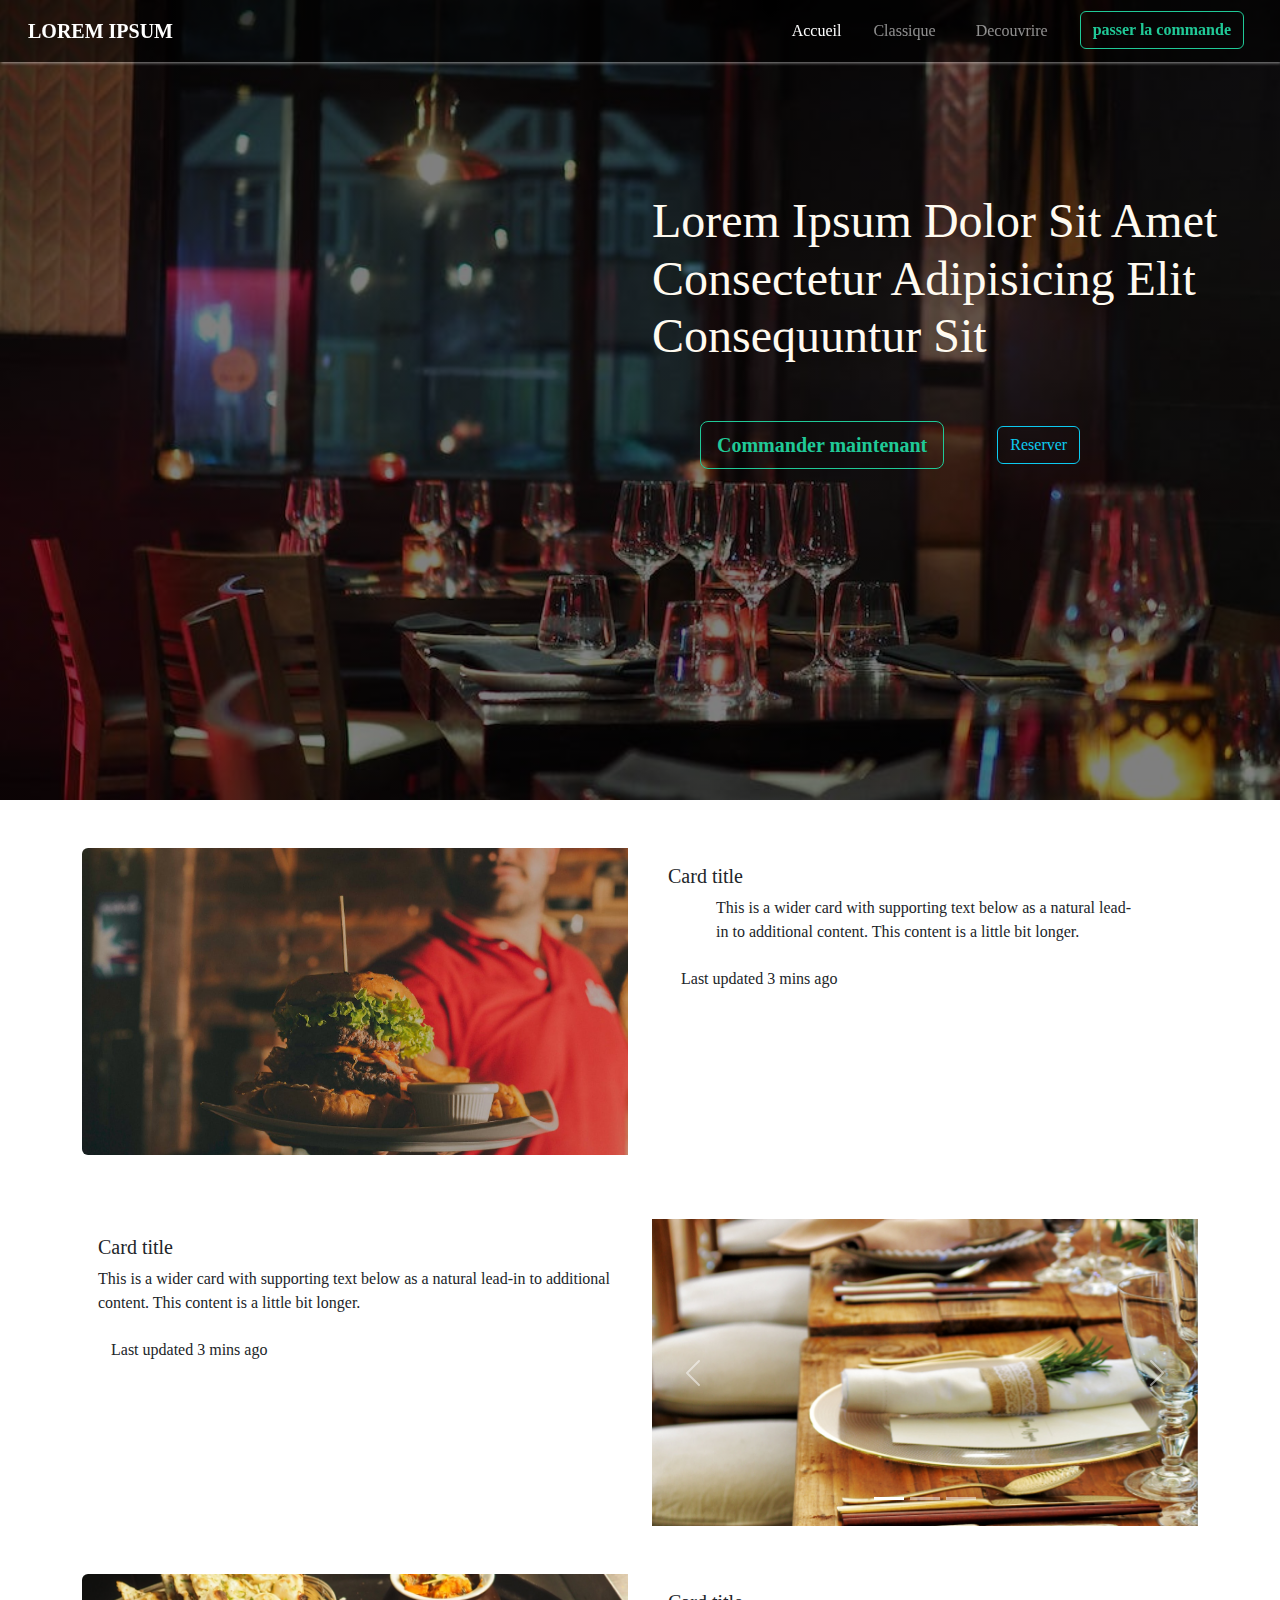
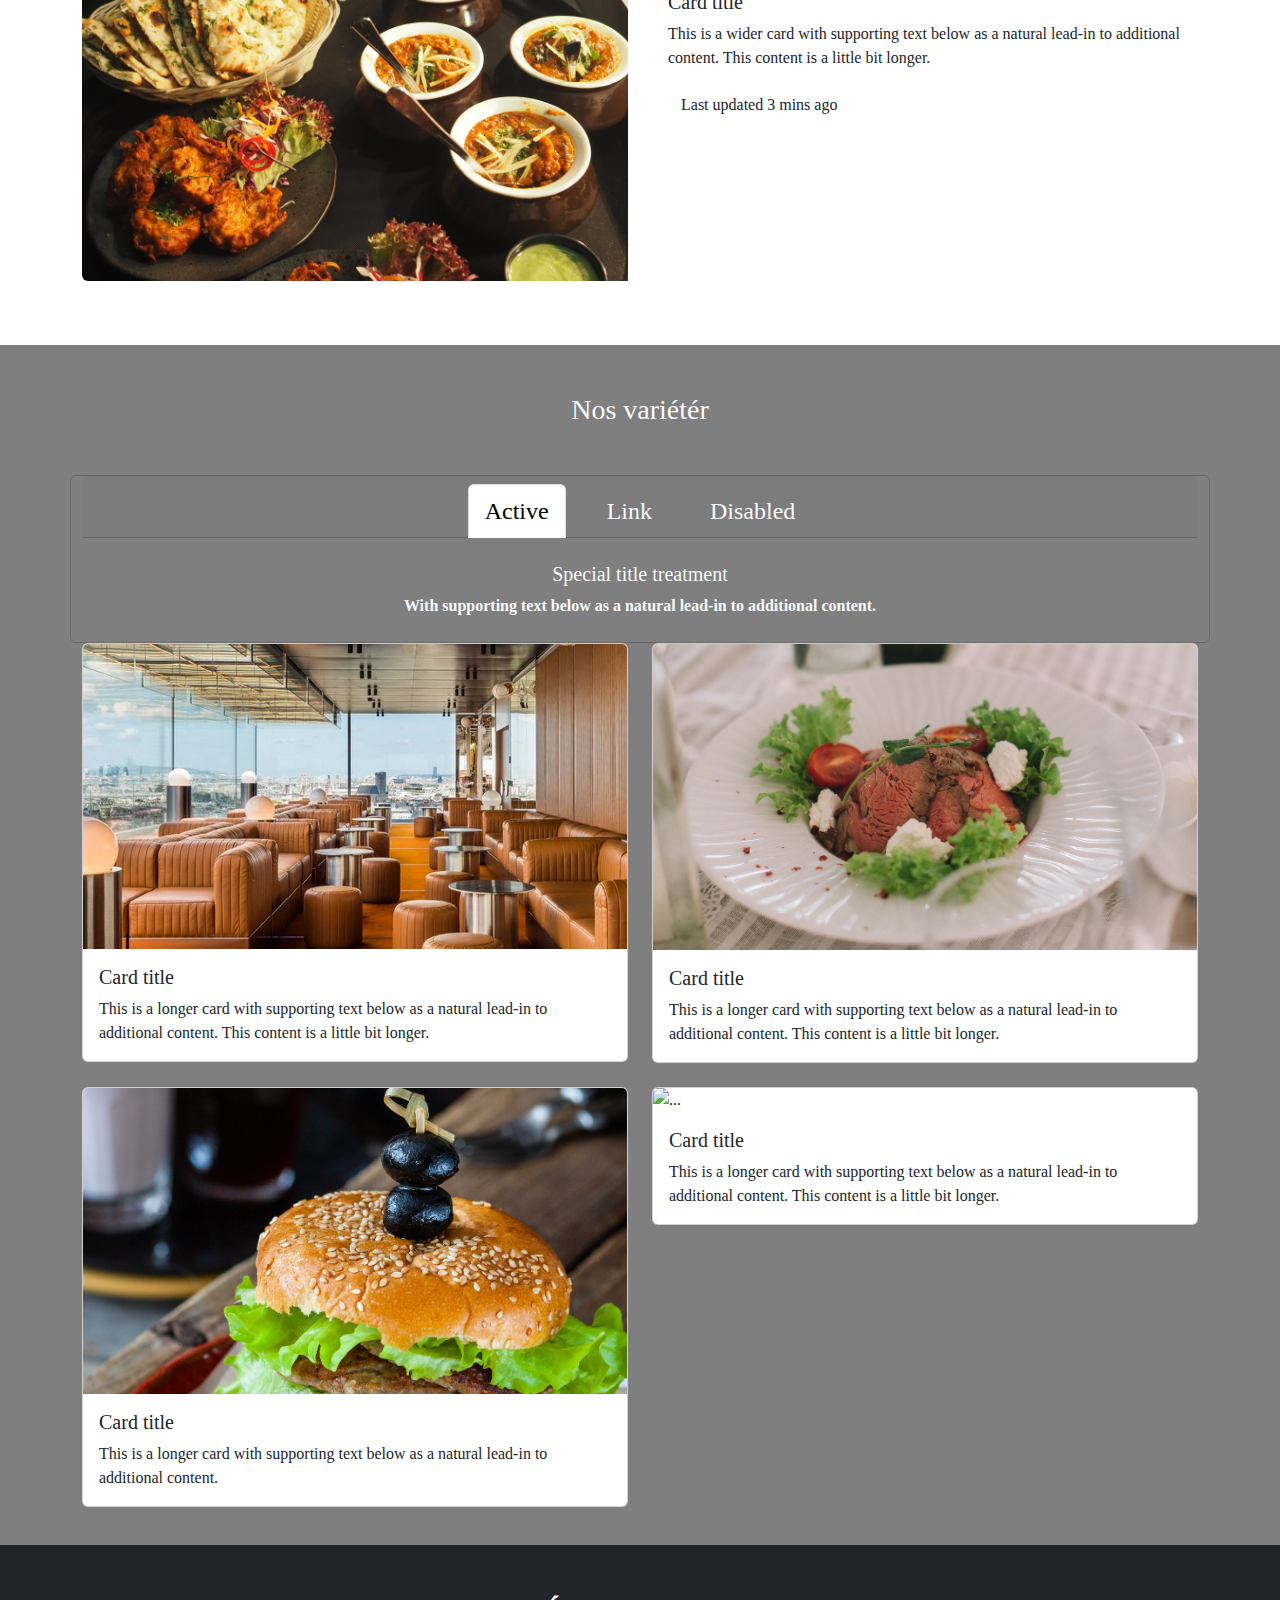
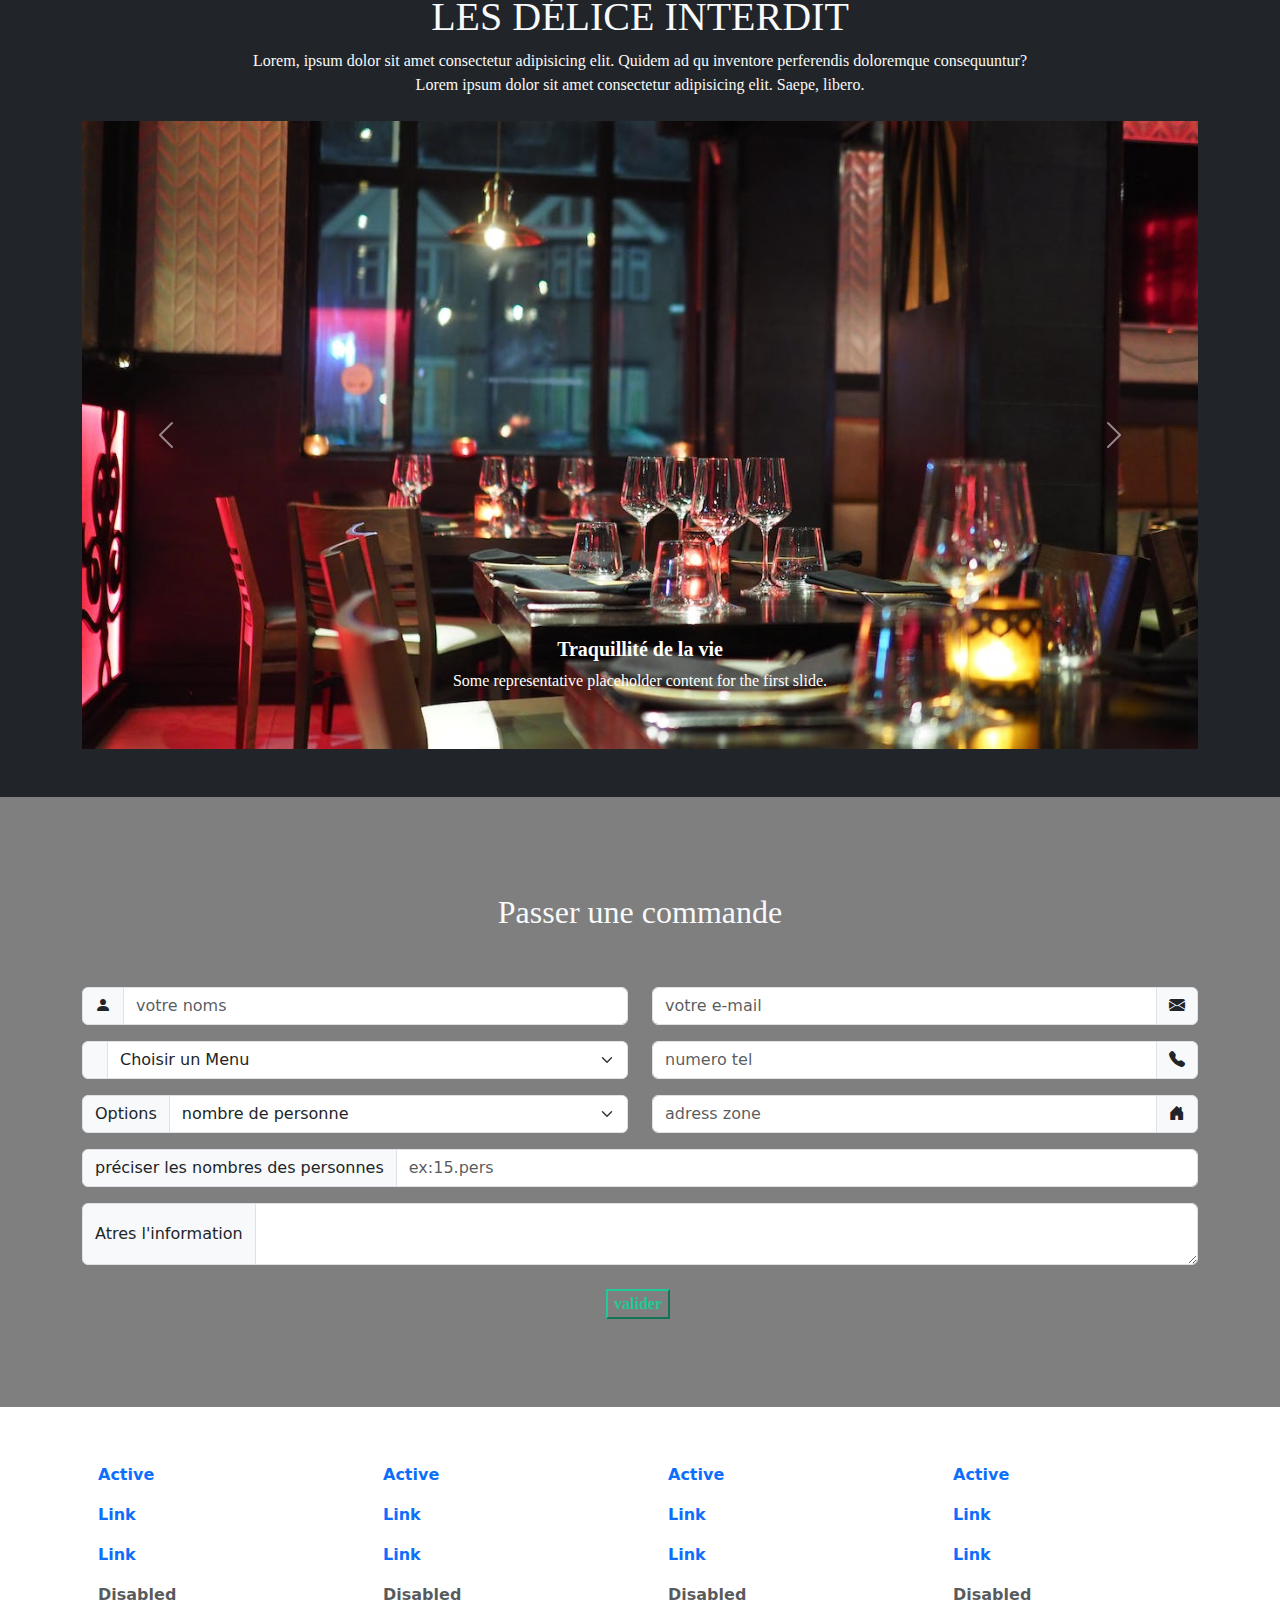
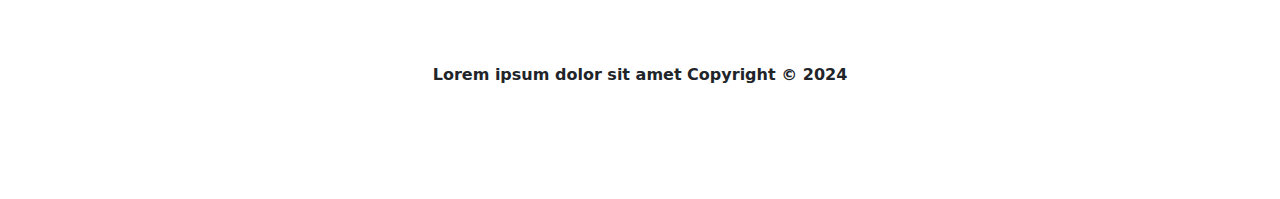
==== Index.html @ fc1fb4c9 "to Index.html" ====
<!DOCTYPE html>
<html lang="en">
<head>
    <meta charset="UTF-8">
    <meta name="viewport" content="width=device-width, initial-scale=1.0">
    <title>SITE RESTAURANT</title>

    <!--lien de javascripts-->
    <script type="text/javascript" src="boost.js"></script>
    <!--lien de font owenesone-->
    <link rel="stylesheet" href="https://cdn.jsdelivr.net/npm/bootstrap-icons@1.11.3/font/bootstrap-icons.min.css">
    <!--lien du boostrap-->
    <link href="Donner/css/bootstrap.min.css" rel="stylesheet" />
   
    <!--llien de css-->
    <link rel="stylesheet" href="boost.css">
</head>
<body>
    <nav class="cc-navbar navbar navbar-expand-lg position-fixed navbar-dark w-100">
        <div class="container-fluid">
        <a class="navbar-brand text-uppercase mx-3 py-2 fw-bold" href="#">Lorem ipsum</a>
        <button class="navbar-toggler" type="button" data-bs-toggle="collapse" data-bs-target="#navbarSupportedContent" aria-controls="navbarSupportedContent" aria-expanded="false" aria-label="Toggle navigation">
            <span class="navbar-toggler-icon"></span>
        </button>
        <div class="collapse navbar-collapse" id="navbarSupportedContent">
            <ul class="navbar-nav ms-auto mb-2 mb-lg-0">
            <li class="nav-item">
                <a class="nav-link active pe-4" aria-current="page" href="#"Onclick="alert('page introuvable')">Accueil</a>
            </li>
            <li class="nav-item pe-4">
                <a class="nav-link"Onclick="alert('page introuvable')"">Classique</a>
            </li>
            <li class="nav-item pe-4">
                <a class="nav-link" href="#" Onclick="alert('page introuvable')">Decouvrire</a>
            </li>
            <li class="nav-item pe-4">
                <a class="btn btn-order fw-bold" href="#commande">passer la commande</a>
            </li>
            </ul>
        </div>
        </div>
    </nav>
    <section class="banner d-flex justify-content-center items-align-center pt-5">
        <div class="contenaire my-5 py-5">
            <div class="row">
                <div class="col md-6"></div>
                <div class="col md-6">
                    <h1 class="text-capitalize redressed py-5 banner-desc">Lorem ipsum dolor sit amet consectetur
                                                                adipisicing elit  consequuntur sit
                    </h1>
                    <p class="px-5">
                        <button class="btn btn-order merriweater me-5 btn-lg">Commander maintenant</button>
                        <button class="btn btn-outline-info merriweater btn_lg">Reserver</button>
                    </p>
                </div>
            </div>
        </div>
    </section>
    <section class=" availeble merriweater py-5">
        <div class="container">
            <div class="row">
                <div class="card mb-3 border-0 rounded-0">
                    <div class="row">
                    <div class="col-md-6">
                        <img src="img/plan7.jpg" class="img-fluid rounded-start" alt="...">
                    </div>
                    <div class="col-md-6">
                        <div class="card-body">
                        <h5 class="card-title">Card title</h5>
                        <p class="card-text mx-5">This is a wider card with supporting text below as a natural lead-in to additional content. This content is a little bit longer.</p>
                        <p class="card-text"><a href="#"class="text-muited btn">Last updated 3 mins ago</a ></p>
                        </div>
                    </div>
                    </div>
                </div>
                <div class="card py-5 border-0 rounded-0">
                    <div class="row">
                    <div class="col-md-6">
                        <div class="card-body d-sm-none d-md-block">
                        <h5 class="card-title">Card title</h5>
                        <p class="card-text">This is a wider card with supporting text below as a natural lead-in to additional content. This content is a little bit longer.</p>
                        <p class="card-text"><a href="#"class="text-muited btn">Last updated 3 mins ago</a ></p>
                        </div>
                    </div>
                    <div class="col-md-6">
                        <div id="carouselExampleIndicators" class="carousel slide">
                            <div class="carousel-indicators">
                            <button type="button" data-bs-target="#carouselExampleIndicators" data-bs-slide-to="0" class="active" aria-current="true" aria-label="Slide 1"></button>
                            <button type="button" data-bs-target="#carouselExampleIndicators" data-bs-slide-to="1" aria-label="Slide 2"></button>
                            <button type="button" data-bs-target="#carouselExampleIndicators" data-bs-slide-to="2" aria-label="Slide 3"></button>
                            </div>
                            <div class="carousel-inner">
                            <div class="carousel-item active">
                                <img src="img/plan4.jpg" class="d-block w-100" alt="...">
                            </div>
                            <div class="carousel-item">
                                <img src="img/plan5.jpg" class="d-block w-100" alt="...">
                            </div>
                            <div class="carousel-item">
                                <img src="img/plan8.jpg" class="d-block w-100" alt="...">
                            </div>
                            </div>
                            <button class="carousel-control-prev" type="button" data-bs-target="#carouselExampleIndicators" data-bs-slide="prev">
                            <span class="carousel-control-prev-icon" aria-hidden="true"></span>
                            <span class="visually-hidden">Previous</span>
                            </button>
                            <button class="carousel-control-next" type="button" data-bs-target="#carouselExampleIndicators" data-bs-slide="next">
                            <span class="carousel-control-next-icon" aria-hidden="true"></span>
                            <span class="visually-hidden">Next</span>
                            </button>
                        </div>
                    </div>
                    </div>
                </div>
                <div class="card mb-3 border-0 rounded-0">
                    <div class="row">
                        <div class="col-md-6">
                            <img src="img/plan8.jpg" class="img-fluid rounded-start" alt="...">
                        </div>
                    <div class="col-md-6">
                        <div class="card-body">
                        <h5 class="card-title">Card title</h5>
                        <p class="card-text">This is a wider card with supporting text below as a natural lead-in to additional content. This content is a little bit longer.</p>
                        <p class="card-text"><a href="#"class="text-muited btn">Last updated 3 mins ago</a ></p>
                        </div>
                    </div>
                    </div>
                </div>
            </div>
        </div>
        
    </section>
    <section class="cc-menu py-5 merriweater">
        <div class="container">
            <div class="row">
                <h3 class="text-center text-light merriweater mb-5">Nos variétér</h3>
                <div class="card bg-transparent text-center">
                    <div class="card-header redressed fs-4">
                      <ul class="nav nav-tabs justify-content-center card-header-tabs">
                        <li class="nav-item">
                          <a class="nav-link active me-4" aria-current="true" "href="#">Active</a>
                        </li>
                        <li class="nav-item">
                          <a class="nav-link text-light me-4" href="#">Link</a>
                        </li>
                        <li class="nav-item">
                          <a class="nav-link text-light disabled" aria-disabled="true">Disabled</a>
                        </li>
                      </ul>
                    </div>
                    <div class="card-body text-light fw-bold py-4">
                      <h5 class="card-title">Special title treatment</h5>
                      <p class="card-text">With supporting text below as a natural lead-in to additional content.</p>
                    </div>
                  </div>
            </div>
            <div class="row row-cols-1 row-cols-md-2 g-4">
                <div class="col">
                  <div class="card">
                    <img src="img/plan8.jpeg" class="card-img-top" alt="...">
                    <div class="card-body">
                      <h5 class="card-title">Card title</h5>
                      <p class="card-text">This is a longer card with supporting text below as a natural lead-in to additional content. This content is a little bit longer.</p>
                    </div>
                  </div>
                </div>
                <div class="col">
                  <div class="card">
                    <img src="img/plan1.jpg" class="card-img-top" alt="...">
                    <div class="card-body">
                      <h5 class="card-title">Card title</h5>
                      <p class="card-text">This is a longer card with supporting text below as a natural lead-in to additional content. This content is a little bit longer.</p>
                    </div>
                  </div>
                </div>
                <div class="col d-sm-none d-md-block">
                  <div class="card">
                    <img src="img/plan6.jpg" class="card-img-top" alt="...">
                    <div class="card-body">
                      <h5 class="card-title">Card title</h5>
                      <p class="card-text">This is a longer card with supporting text below as a natural lead-in to additional content.</p>
                    </div>
                  </div>
                </div>
                <div class="col d-sm-none d-md-block">
                  <div class="card">
                    <img src="img/plan2.jpg" class="card-img-top" alt="...">
                    <div class="card-body">
                      <h5 class="card-title">Card title</h5>
                      <p class="card-text">This is a longer card with supporting text below as a natural lead-in to additional content. This content is a little bit longer.</p>
                    </div>
                  </div>
                </div>
              </div>
        </div>
    </section>
    <section class="cc-curusel merriweater py-5 bg-dark text-center text-light">
        <div class="container">
                <div class="row">
                    <h1 class="text-uppercase">les délice interdit</h1>
                    <div class="col pb-4">
                        Lorem, ipsum dolor sit amet consectetur adipisicing elit. Quidem ad qu
                        inventore perferendis doloremque consequuntur? <br>
                        Lorem ipsum dolor sit amet consectetur adipisicing elit. Saepe, libero.
                    </div>
                </div>
            <div id="carouselExampleFade" class="carousel slide carousel-fade">
                <div class="carousel-inner">
                    <div class="carousel-item active">
                        <img src="img/plan10.jpg" class="d-block w-100" alt="...">
            <div class="carousel-caption d-none d-md-block">
                    <h5 class="fw-bold">Traquillité de la vie </h5>
                    <p>Some representative placeholder content for the first slide.</p>
            </div>
    </div>
    <div class="carousel-item">
    <img src="img/plan3.jpg" class="d-block w-100" alt="...">
    <div class="carousel-caption d-none d-md-block">
        <h5 class="fw-bold">Goûtez À Plats</h5>
        <p>Some representative placeholder content for the first slide.</p>
    </div>
    </div>
    <div class="carousel-item">
    <img src="img/plan7.jpg" class="d-block w-100" alt="...">
    <div class="carousel-caption d-none d-md-block">
        <h5 class="fw-bold">Manger Est le Devoir Pour Tous</h5>
        <p>Some representative placeholder content for the first slide.</p>
    </div>
    </div>
    </div>
    <button class="carousel-control-prev" type="button" data-bs-target="#carouselExampleFade" data-bs-slide="prev">
    <span class="carousel-control-prev-icon" aria-hidden="true"></span>
    <span class="visually-hidden">Previous</span>
    </button>
        <button class="carousel-control-next" type="button" data-bs-target="#carouselExampleFade" data-bs-slide="next">
    <span class="carousel-control-next-icon" aria-hidden="true"></span>
    <span class="visually-hidden">Next</span>
    </button>
    </div>
    </section>
    <section class="order-form py-5" id="commande">
        <div class="container">
            <h2 class="merriweater text-center text-light  py-5">Passer une commande</h2>
            <form >
                <div class="row">
                    <div class="col-md-6 col-ms">
                        <div class="input-group mb-3">
                            <span class="input-group-text" id="basic-addon1"><i class="bi bi-person-fill"></i></span>
                            <input type="text" class="form-control" placeholder="votre noms">
                        </div>
                        <div class="input-group mb-3">
                            <label class="input-group-text" for="inputGroupSelect01"></label>
                            <select class="form-select" id="inputGroupSelect01">
                              <option selected>Choisir un Menu</option>
                              <option value="1">One</option>
                              <option value="2">Two</option>
                              <option value="3">Three</option>
                            </select>
                          </div>
                          <div class="input-group mb-3">
                            <label class="input-group-text" for="inputGroupSelect01">Options</label>
                            <select class="form-select" id="inputGroupSelect01">
                              <option selected>nombre de personne</option>
                              <option value="1">One</option>
                              <option value="2">Two</option>
                              <option value="3">Three</option>
                            </select>
                          </div>
                          
                    </div>
                    <div class="col-md-6 col-ms">
                        <div class="input-group mb-3">
                            <input type="email" class="form-control" placeholder="votre e-mail">
                            <span class="input-group-text" id="basic-addon1"><i class="bi bi-envelope-fill"></i></span>
                        </div>
                        <div class="input-group mb-3">
                            <input type="tel" class="form-control" placeholder="numero tel">
                            <span class="input-group-text" id="basic-addon1"><i class="bi bi-telephone-fill"></i></span>
                        </div>
                        <div class="input-group mb-3">
                            <input type="text" class="form-control" placeholder="adress zone">
                            <span class="input-group-text" id="basic-addon1"><i class="bi bi-house-door-fill"></i></span>
                        </div>
                    </div>
                   
                </div>
                <div class="row">
                    <div class="input-group mb-3">
                        <span class="input-group-text" id="basic-addon1">préciser les nombres des personnes</span>
                        <input type="text" class="form-control" placeholder="ex:15.pers">
                    </div>
                    <div class="input-group">
                        <span class="input-group-text">Atres l'information</span>
                        <textarea class="form-control" aria-label="With textarea"></textarea>
                      </div>
                </div>
                <div class="row">
                    <div class="input-group mb-3">
                        <button class="order-button merriweater btn-lg m-4">valider</button>
                    </div>
            </form>
        </div>
    </section>
    <section class="order-footer py-5">
        <div class="container gb-light">
        <div class="row">
            <div class="col md-3">
                <ul class="nav flex-column">
                    <li class="nav-item">
                        <a class="nav-link active" aria-current="page" href="#">Active</a>
                    </li>
                    <li class="nav-item">
                        <a class="nav-link" href="#">Link</a>
                    </li>
                    <li class="nav-item">
                        <a class="nav-link" href="#">Link</a>
                    </li>
                    <li class="nav-item">
                        <a class="nav-link disabled" aria-disabled="true">Disabled</a>
                    </li>
                </ul>
            </div>
            <div class="col md-3">
                <ul class="nav flex-column">
                    <li class="nav-item">
                        <a class="nav-link active" aria-current="page" href="#">Active</a>
                    </li>
                    <li class="nav-item">
                        <a class="nav-link" href="#">Link</a>
                    </li>
                    <li class="nav-item">
                        <a class="nav-link" href="#">Link</a>
                    </li>
                    <li class="nav-item">
                        <a class="nav-link disabled" aria-disabled="true">Disabled</a>
                    </li>
                </ul>
            </div>
            <div class="col md-3">
                <ul class="nav flex-column">
                    <li class="nav-item">
                        <a class="nav-link active" aria-current="page" href="#">Active</a>
                    </li>
                    <li class="nav-item">
                        <a class="nav-link" href="#">Link</a>
                    </li>
                    <li class="nav-item">
                        <a class="nav-link" href="#">Link</a>
                    </li>
                    <li class="nav-item">
                        <a class="nav-link disabled" aria-disabled="true">Disabled</a>
                    </li>
                </ul>
            </div>
            <div class="col md-3">
                <ul class="nav flex-column">
                    <li class="nav-item">
                    <a class="nav-link active" aria-current="page" href="#">Active</a>
                    </li>
                    <li class="nav-item">
                        <a class="nav-link" href="#">Link</a>
                    </li>
                    <li class="nav-item">
                        <a class="nav-link" href="#">Link</a>
                    </li>
                    <li class="nav-item">
                        <a class="nav-link disabled" aria-disabled="true">Disabled</a>
                    </li>
                </ul>
            </div>
            <p class="text-center py-5"> Lorem ipsum dolor sit amet Copyright &copy; 2024</p>
        </div>
        </div>
    </section>
    <script src="Donner/js/bootstrap.bundle.min.js">
    </script>
</body>
</html>
---- boost.css ----
@import url('https://fonts.googleapis.com/css2?family=Merriweather:wght@300&family=Redressed&display=swap');

.cc-navbar{
    background-color: rgba(0, 0, 0, 0.55);
  font-family:'Merriweater', serf;
  box-shadow: 1px 1px 3px rgba(255, 255, 255, 0.54);
  z-index: 99;
}

.redressed{
    font-family: redressed, cursive;
}
.merriweater{
    font-family: merriweater, serif;
}

.cc-navbar .nav-link{
    border-bottom: 1px solid transparent;
    transition:padding-bottom .4s ease-in-out, boder-color .3s ease;
}

.cc-navbar .nav-link:hover{
    padding-bottom:15px;
    border-bottom-color: var(--bs-teal);
}


.banner{
    background: linear-gradient(rgba(0, 0, 0, 0.5), rgba(0, 0, 0, 0.5)), url('img/plan10.jpg')center center fixed
    no-repeat;
    background-size: cover;
    height:800px;
}

.order-form{
    background: linear-gradient(rgba(0, 0, 0, 0.5), rgba(0, 0, 0, 0.5)), url('img/plan10.jpg')center center fixed
    no-repeat;
    background-size: cover;
}

.banner-desc{
    font-size: 48px;
    font-weight: 500;
    color:floralwhite;
}

.cc-menu{
    background: linear-gradient(rgba(0, 0, 0, 0.5), rgba(0, 0, 0, 0.5)), url('img/plan2.jpg')center center fixed
    no-repeat;
    background-size:cover;
    height: 1200px;
}

.btn-order{
    color:var(--bs-teal);
    border-color:var(--bs-teal);
    transition: 0.5s;
    font-weight:bold;
}
.btn-order:hover{
    background-color:var(--bs-teal);
    color:white;
    font-weight:bold;
}

.order-button{
    text-align:center;
    background-color: transparent;
    color:var(--bs-teal);
    border-color:var(--bs-teal);
    transition: 0.5s;
    font-weight:bold;
    position:relative;
    left:500px;
}
.order-button:hover{
    color:var(--bs-teal);
    border-color:var(--bs-teal);
    transition: 0.5s;
    font-weight:bold;
}
.order-footer{
    font-weight: 700;
}
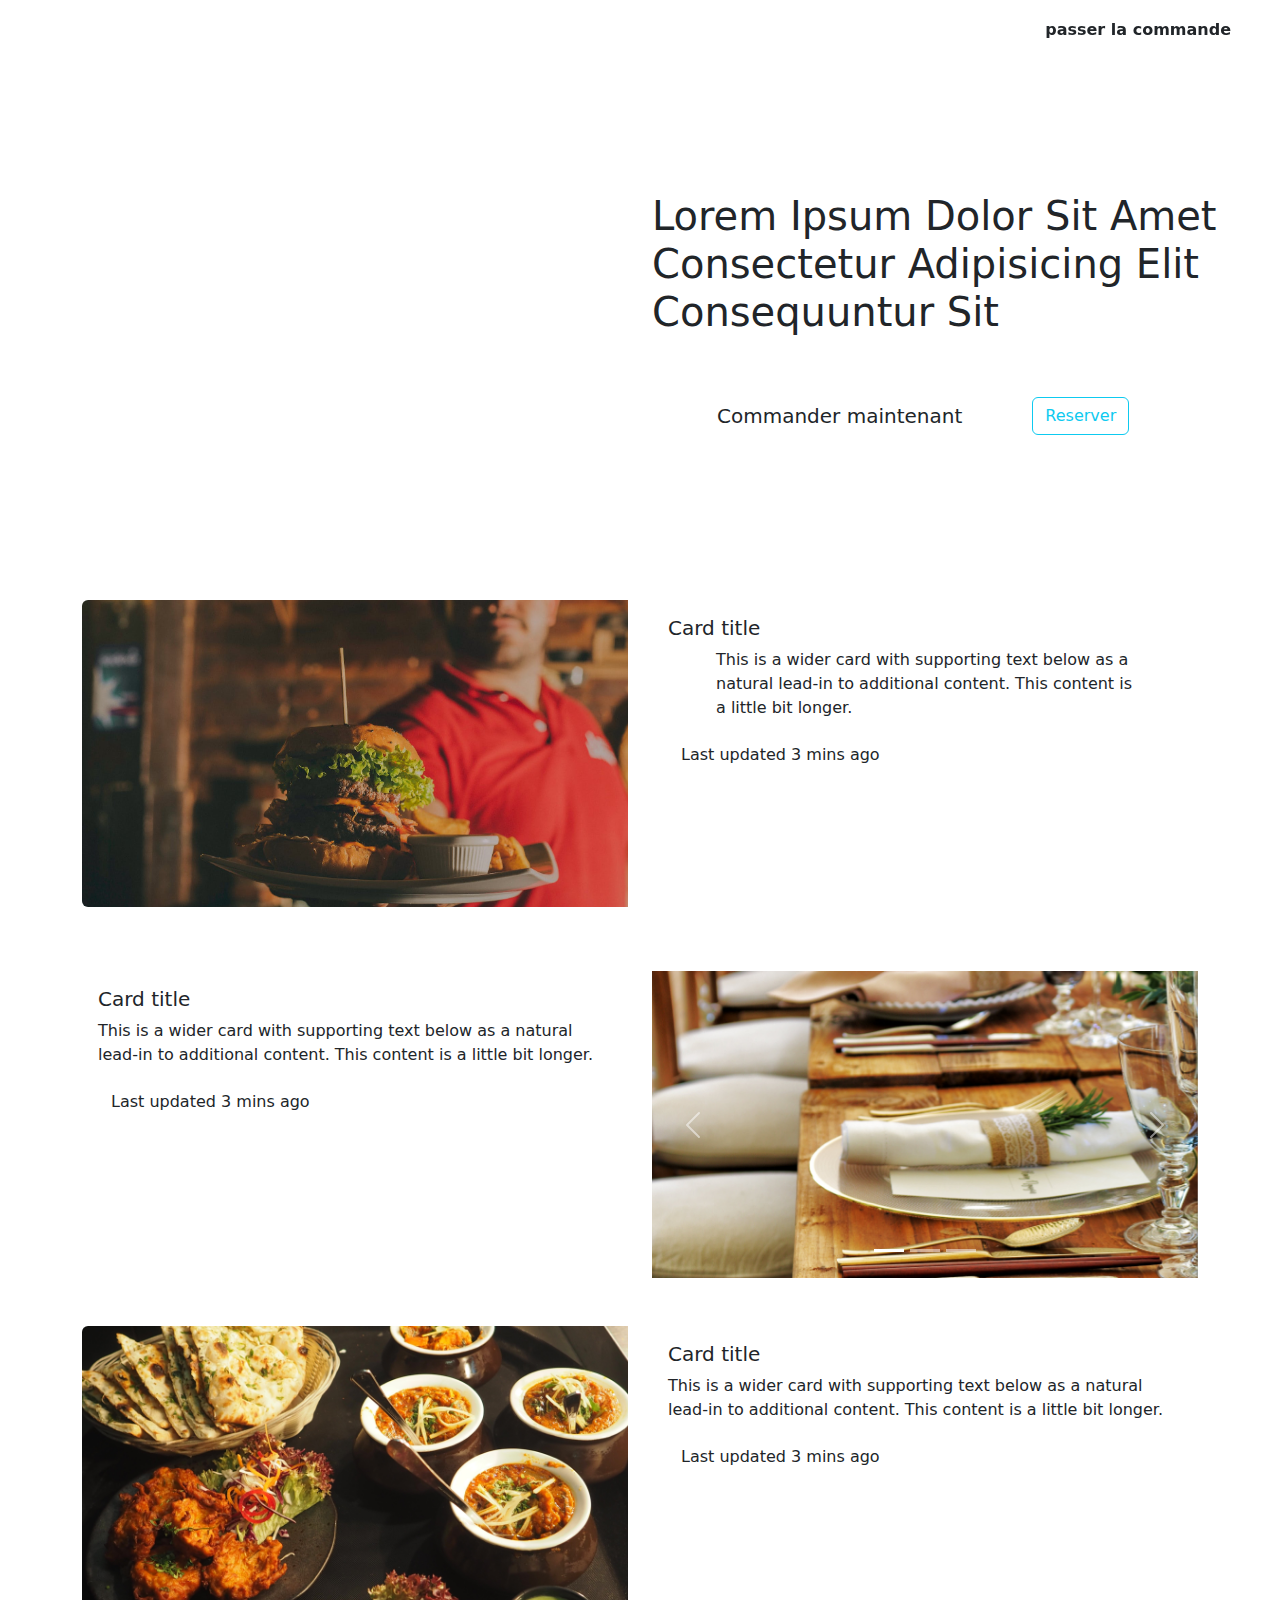
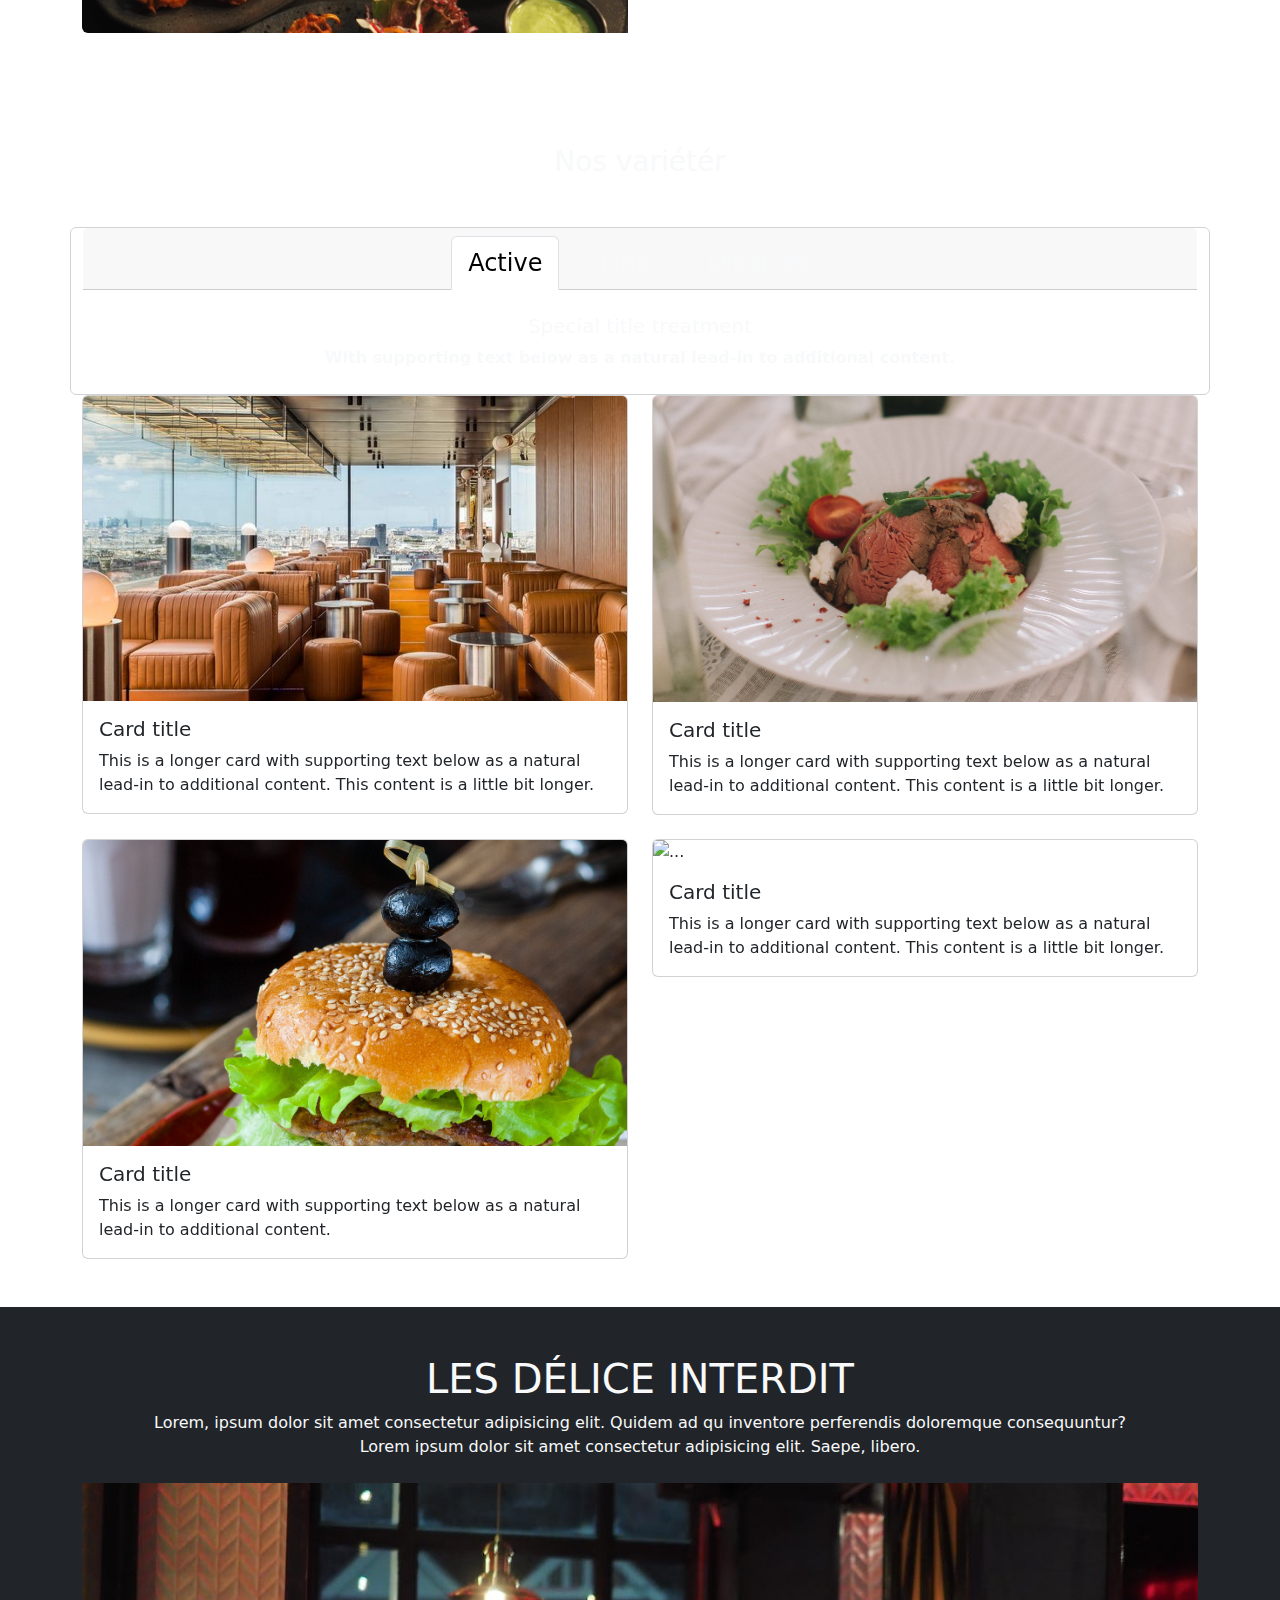
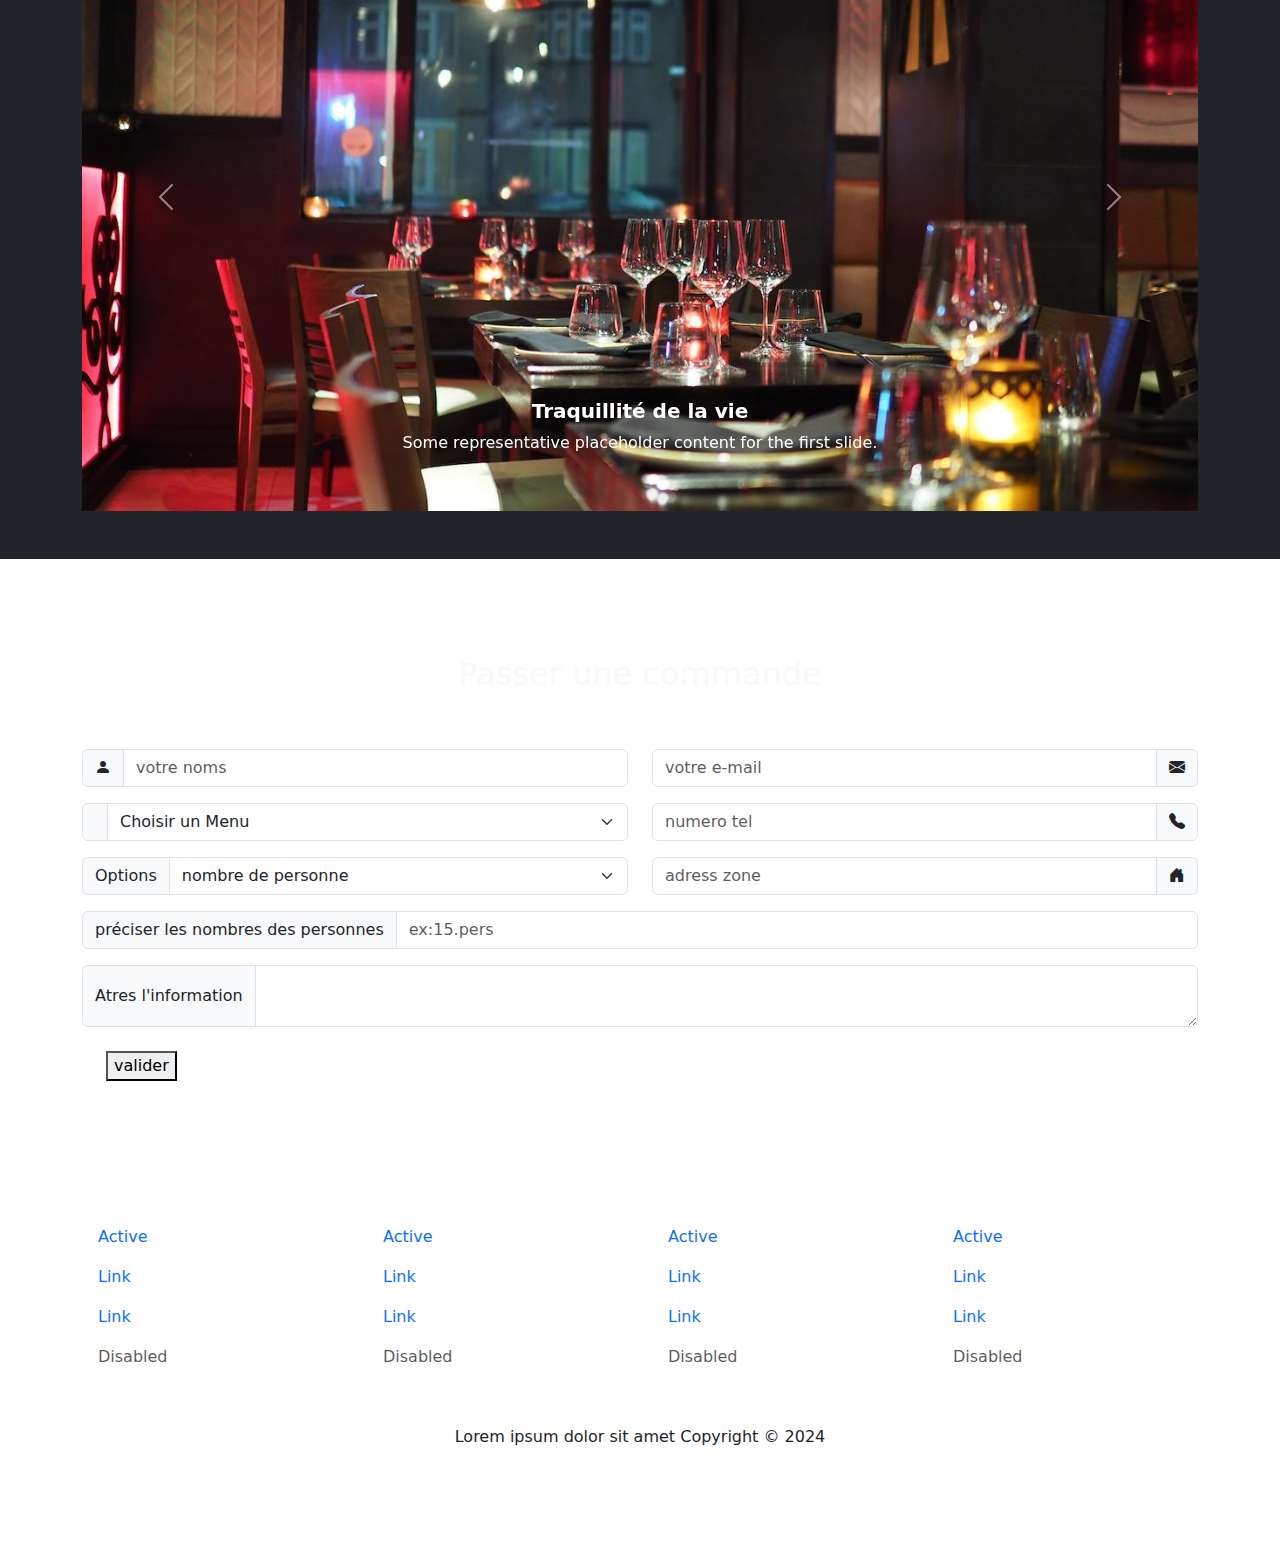
==== commit a2ccaed3: "Index.html" ====
--- a/Index.html
+++ b/Index.html
@@ -13,7 +13,7 @@
     <link href="Donner/css/bootstrap.min.css" rel="stylesheet" />
    
     <!--llien de css-->
-    <link rel="stylesheet" href="boost.css">
+    <link rel="stylesheet" href="style.css">
 </head>
 <body>
     <nav class="cc-navbar navbar navbar-expand-lg position-fixed navbar-dark w-100">
